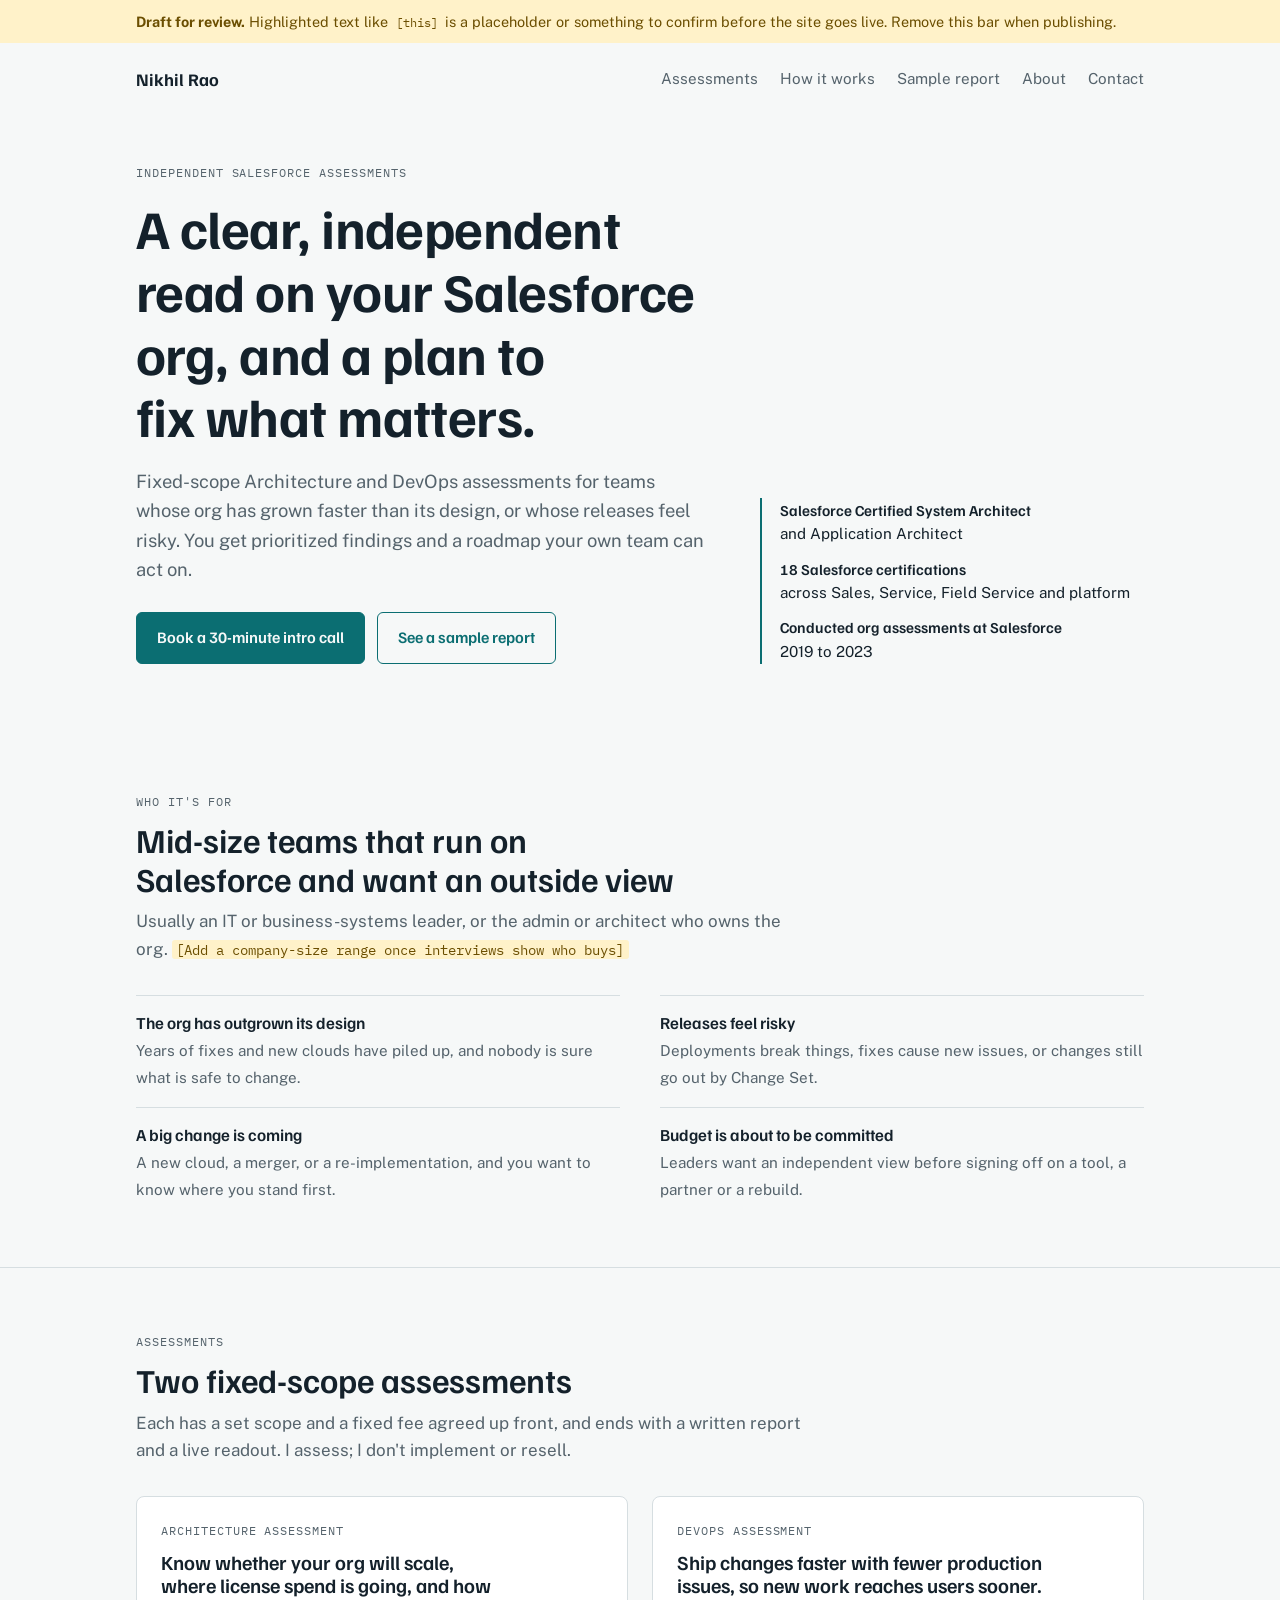
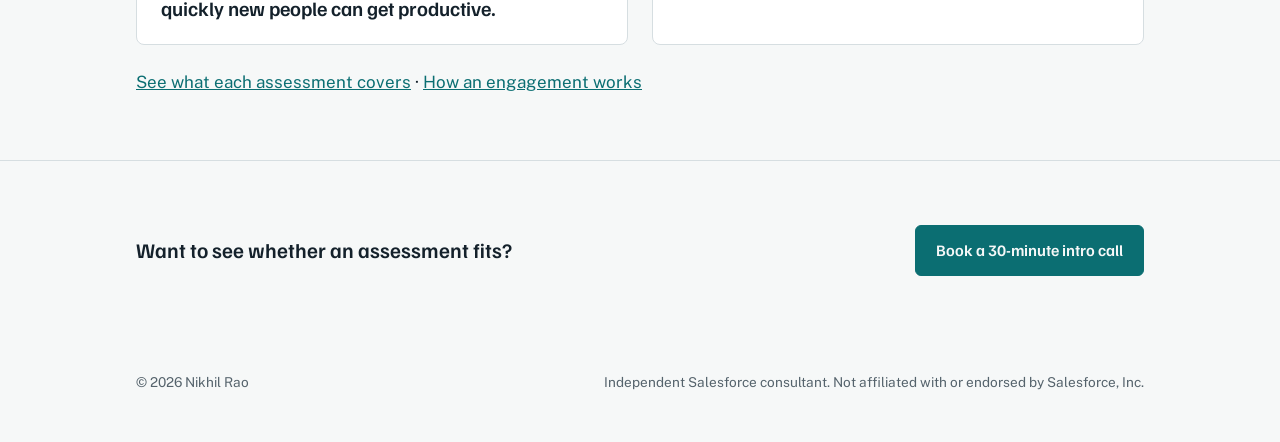
==== index.html @ f3a3b31c "Add draft services site (placeholders and draft bar still present) Co-Authored-By: Claude Sonnet 5.5" ====
<!doctype html>
<html lang="en">
<head>
<meta charset="utf-8">
<meta name="viewport" content="width=device-width, initial-scale=1, viewport-fit=cover">
<meta name="claude:viewport-fit-sides" content="cover">
<title>Nikhil Rao Salesforce Assessments</title>
<meta name="description" content="Independent, fixed-scope Salesforce Architecture and DevOps assessments by Nikhil Rao, Salesforce Certified System and Application Architect.">
<link rel="preconnect" href="https://fonts.googleapis.com">
<link rel="preconnect" href="https://fonts.gstatic.com" crossorigin>
<link rel="stylesheet" href="https://fonts.googleapis.com/css2?family=Familjen+Grotesk:wght@500;600;700&family=Public+Sans:ital,wght@0,400;0,500;0,600;1,400&family=IBM+Plex+Mono:wght@400;500&display=swap">
<link rel="stylesheet" href="site.css">
</head>
<body>
<div class="draft" role="note">
  <div class="wrap"><strong>Draft for review.</strong> Highlighted text like <span class="flag">[this]</span> is a placeholder or something to confirm before the site goes live. Remove this bar when publishing.</div>
</div>

<header class="top">
  <div class="wrap">
    <a class="brand" href="index.html">Nikhil Rao</a>
    <nav aria-label="Main">
      <a href="assessments.html">Assessments</a>
      <a href="how-it-works.html">How it works</a>
      <a href="sample-report.html">Sample report</a>
      <a href="about.html">About</a>
      <a href="contact.html">Contact</a>
    </nav>
  </div>
</header>

<main>
  <div class="hero">
    <div class="wrap">
      <div>
        <p class="label">Independent Salesforce assessments</p>
        <h1 style="margin-top:14px">A clear, independent read on your Salesforce org, and a plan to fix what matters.</h1>
        <p class="lede">Fixed-scope Architecture and DevOps assessments for teams whose org has grown faster than its design, or whose releases feel risky. You get prioritized findings and a roadmap your own team can act on.</p>
        <div class="cta-row">
          <a class="btn primary" href="https://calendar.app.google/TykURckgz5f3c3QM6" target="_blank" rel="noopener">Book a 30-minute intro call</a>
          <a class="btn secondary" href="sample-report.html">See a sample report</a>
        </div>
      </div>
      <div class="creds" aria-label="Credentials">
        <div><strong>Salesforce Certified System Architect</strong>and Application Architect</div>
        <div><strong>18 Salesforce certifications</strong>across Sales, Service, Field Service and platform</div>
        <div><strong>Conducted org assessments at Salesforce</strong>2019 to 2023</div>
      </div>
    </div>
  </div>

  <section id="fit">
    <div class="wrap">
      <div class="sec-head">
        <p class="label">Who it's for</p>
        <h2>Mid-size teams that run on Salesforce and want an outside view</h2>
        <p>Usually an IT or business-systems leader, or the admin or architect who owns the org. <span class="flag">[Add a company-size range once interviews show who buys]</span></p>
      </div>
      <ul class="fit">
        <li><strong>The org has outgrown its design</strong><span>Years of fixes and new clouds have piled up, and nobody is sure what is safe to change.</span></li>
        <li><strong>Releases feel risky</strong><span>Deployments break things, fixes cause new issues, or changes still go out by Change Set.</span></li>
        <li><strong>A big change is coming</strong><span>A new cloud, a merger, or a re-implementation, and you want to know where you stand first.</span></li>
        <li><strong>Budget is about to be committed</strong><span>Leaders want an independent view before signing off on a tool, a partner or a rebuild.</span></li>
      </ul>
    </div>
  </section>
  <section id="offer">
    <div class="wrap">
      <div class="sec-head">
        <p class="label">Assessments</p>
        <h2>Two fixed-scope assessments</h2>
        <p>Each has a set scope and a fixed fee agreed up front, and ends with a written report and a live readout. I assess; I don't implement or resell.</p>
      </div>
      <div class="teasers">
        <div class="teaser"><p class="label">Architecture Assessment</p><h3>Know whether your org will scale, where license spend is going, and how quickly new people can get productive.</h3></div>
        <div class="teaser"><p class="label">DevOps Assessment</p><h3>Ship changes faster with fewer production issues, so new work reaches users sooner.</h3></div>
      </div>
      <p class="more"><a href="assessments.html">See what each assessment covers</a> · <a href="how-it-works.html">How an engagement works</a></p>
    </div>
  </section>
  <section class="next">
    <div class="wrap">
      <p>Want to see whether an assessment fits?</p>
      <a class="btn primary" href="https://calendar.app.google/TykURckgz5f3c3QM6" target="_blank" rel="noopener">Book a 30-minute intro call</a>
    </div>
  </section>
</main>

<footer>
  <div class="wrap">
    <span>© 2026 Nikhil Rao</span>
    <span>Independent Salesforce consultant. Not affiliated with or endorsed by Salesforce, Inc.</span>
  </div>
</footer>
</body>
</html>
---- site.css ----
/* Layout: one calm column with a wide "findings register" band in the middle, the way an assessment report reads: summary first, then detail. */
:root {
  --ink: #14212b;
  --paper: #f6f8f8;
  --surface: #ffffff;
  --muted: #55636c;
  --line: #d6dee1;
  --accent: #0b6e72;
  --accent-soft: #e1efef;
  --high: #b5452f;
  --med: #a8771a;
  --low: #3f7d4f;
  --flag-bg: #fff2c9;
  --flag-fg: #6b4e00;
  --band: #102a33;
  --band-fg: #e6eef0;
  --band-muted: #9fb3b9;
  --display: "Familjen Grotesk", "Helvetica Neue", Arial, sans-serif;
  --body: "Public Sans", system-ui, -apple-system, "Segoe UI", sans-serif;
  --mono: "IBM Plex Mono", ui-monospace, Menlo, Consolas, monospace;
}
@media (prefers-color-scheme: dark) {
  :root:not([data-theme="light"]) {
    --ink: #e4ebed; --paper: #0e171c; --surface: #15222a; --muted: #9aabb2; --line: #2a3b44;
    --accent: #5cc3c4; --accent-soft: #173539; --high: #e88a73; --med: #e0b45c; --low: #86c493;
    --flag-bg: #4a3a0b; --flag-fg: #ffe28a; --band: #0a1216; --band-fg: #e4ebed; --band-muted: #8fa4ab;
    color-scheme: dark;
  }
}
:root[data-theme="dark"] {
  --ink: #e4ebed; --paper: #0e171c; --surface: #15222a; --muted: #9aabb2; --line: #2a3b44;
  --accent: #5cc3c4; --accent-soft: #173539; --high: #e88a73; --med: #e0b45c; --low: #86c493;
  --flag-bg: #4a3a0b; --flag-fg: #ffe28a; --band: #0a1216; --band-fg: #e4ebed; --band-muted: #8fa4ab;
  color-scheme: dark;
}

* { box-sizing: border-box; }
:root { padding-top: env(safe-area-inset-top, 0px); padding-bottom: env(safe-area-inset-bottom, 0px); }
body { margin: 0; }
img { max-width: 100%; }
[hidden] { display: none !important; }
body { background: var(--paper); color: var(--ink); font-family: var(--body); font-size: 17px; line-height: 1.6; }
.wrap { max-width: 1040px; margin: 0 auto; padding-left: max(16px, env(safe-area-inset-left, 0px)); padding-right: max(16px, env(safe-area-inset-right, 0px)); }
h1, h2, h3 { font-family: var(--display); line-height: 1.15; text-wrap: balance; margin: 0; }
.sec-head h1, .about h1, .contact h1, h2 { font-size: clamp(1.6rem, 3vw, 2.1rem); font-weight: 600; }
h3 { font-size: 1.25rem; font-weight: 600; }
p { margin: 0; }
a { color: var(--accent); }
a:focus-visible, button:focus-visible { outline: 2px solid var(--accent); outline-offset: 3px; border-radius: 3px; }
.label { font-family: var(--mono); font-size: 0.75rem; letter-spacing: 0.08em; text-transform: uppercase; color: var(--muted); }
.flag { background: var(--flag-bg); color: var(--flag-fg); border-radius: 3px; padding: 0 0.3em; font-family: var(--mono); font-size: 0.85em; }

/* Draft notice */
.draft { background: var(--flag-bg); color: var(--flag-fg); font-size: 0.9rem; }
.draft .wrap { padding-block: 10px; }

/* Header */
header.top .wrap { display: flex; flex-wrap: wrap; align-items: center; justify-content: space-between; gap: 12px 24px; padding-block: 22px; }
.brand { font-family: var(--display); font-weight: 700; font-size: 1.1rem; color: var(--ink); text-decoration: none; }
nav { display: flex; flex-wrap: wrap; gap: 6px 22px; font-size: 0.95rem; }
nav a { color: var(--muted); text-decoration: none; }
nav a:hover { color: var(--accent); }

/* Hero */
.hero .wrap { padding-block: 48px 64px; display: grid; grid-template-columns: minmax(0, 1.5fr) minmax(0, 1fr); gap: 48px; align-items: end; }
.hero h1 { font-size: clamp(2.2rem, 5vw, 3.4rem); font-weight: 700; letter-spacing: -0.01em; }
.hero .lede { margin-top: 20px; font-size: 1.15rem; color: var(--muted); max-width: 34em; }
.cta-row { margin-top: 28px; display: flex; flex-wrap: wrap; gap: 12px; }
.btn { display: inline-block; font-family: var(--display); font-weight: 600; font-size: 1rem; padding: 12px 20px; border-radius: 6px; text-decoration: none; border: 1.5px solid var(--accent); }
.btn.primary { background: var(--accent); color: var(--paper); }
.btn.secondary { color: var(--accent); background: transparent; }
.creds { border-left: 2px solid var(--accent); padding-left: 18px; display: grid; gap: 10px; font-size: 0.95rem; }
.creds strong { font-family: var(--display); font-weight: 600; display: block; }

section { padding-block: 64px; }
section + section { border-top: 1px solid var(--line); }
.sec-head { display: grid; gap: 10px; margin-bottom: 32px; max-width: 40em; }
.sec-head p { color: var(--muted); }

/* Who it's for */
.fit { display: grid; grid-template-columns: repeat(2, minmax(0, 1fr)); gap: 16px 40px; list-style: none; margin: 0; padding: 0; }
.fit li { padding-top: 14px; border-top: 1px solid var(--line); }
.fit li strong { display: block; font-family: var(--display); font-weight: 600; font-size: 1.05rem; }
.fit li span { color: var(--muted); font-size: 0.95rem; }

/* Services */
.services { display: grid; grid-template-columns: repeat(2, minmax(0, 1fr)); gap: 24px; }
.svc { background: var(--surface); border: 1px solid var(--line); border-radius: 8px; padding: 28px; display: grid; gap: 14px; align-content: start; }
.svc .meta { display: flex; flex-wrap: wrap; gap: 8px 16px; }
.svc .lede { color: var(--muted); }
.svc-cols { display: grid; grid-template-columns: repeat(2, minmax(0, 1fr)); gap: 16px; }
.svc ul { margin: 6px 0 0; padding-left: 1.1em; font-size: 0.95rem; }
.svc li + li { margin-top: 4px; }
.addons { margin-top: 28px; display: grid; grid-template-columns: repeat(2, minmax(0, 1fr)); gap: 24px; }
.addon { padding: 20px 0 0; border-top: 2px solid var(--ink); display: grid; gap: 8px; }
.addon p { color: var(--muted); font-size: 0.95rem; }

/* Stance band */
.band { background: var(--band); color: var(--band-fg); border-top: 0 !important; }
.band + section { border-top: 0; }
.band .wrap { display: grid; grid-template-columns: minmax(0, 1fr) minmax(0, 1.3fr); gap: 40px; }
.band .label { color: var(--band-muted); }
.band h2 { margin-top: 10px; }
.band .points { display: grid; gap: 18px; }
.band .points p { color: var(--band-muted); }
.band .points strong { color: var(--band-fg); display: block; font-family: var(--display); font-weight: 600; font-size: 1.08rem; }

/* Steps */
.steps { list-style: none; margin: 0; padding: 0; display: grid; grid-template-columns: repeat(3, minmax(0, 1fr)); gap: 24px; counter-reset: step; }
.steps li { counter-increment: step; display: grid; gap: 8px; align-content: start; }
.steps li::before { content: "Step " counter(step); font-family: var(--mono); font-size: 0.75rem; letter-spacing: 0.08em; text-transform: uppercase; color: var(--accent); }
.steps p { color: var(--muted); font-size: 0.95rem; }
.after { margin-top: 28px; color: var(--muted); font-size: 0.95rem; max-width: 46em; }

/* Sample findings register */
.register { background: var(--surface); border: 1px solid var(--line); border-radius: 8px; overflow: hidden; }
.register-head { display: flex; flex-wrap: wrap; justify-content: space-between; gap: 8px 20px; padding: 16px 20px; border-bottom: 1px solid var(--line); background: var(--accent-soft); }
.register-head strong { font-family: var(--display); font-weight: 600; }
.table-scroll { overflow-x: auto; }
table { width: 100%; border-collapse: collapse; font-size: 0.93rem; min-width: 640px; }
th, td { text-align: left; padding: 12px 20px; border-bottom: 1px solid var(--line); vertical-align: top; }
th { font-family: var(--mono); font-weight: 500; font-size: 0.72rem; letter-spacing: 0.08em; text-transform: uppercase; color: var(--muted); }
tr:last-child td { border-bottom: 0; }
td.id { font-family: var(--mono); color: var(--muted); white-space: nowrap; }
.sev { display: inline-flex; align-items: center; gap: 6px; font-family: var(--mono); font-size: 0.78rem; white-space: nowrap; }
.sev::before { content: ""; width: 8px; height: 8px; border-radius: 50%; background: currentColor; }
.sev.high { color: var(--high); } .sev.med { color: var(--med); } .sev.low { color: var(--low); }
.deliverables { margin-top: 28px; display: grid; grid-template-columns: repeat(4, minmax(0, 1fr)); gap: 20px; }
.deliverables div { display: grid; gap: 4px; }
.deliverables strong { font-family: var(--display); font-weight: 600; }
.deliverables span { color: var(--muted); font-size: 0.93rem; }
.note { margin-top: 14px; font-size: 0.85rem; color: var(--muted); }

/* About */
.about { display: grid; grid-template-columns: minmax(0, 1.4fr) minmax(0, 1fr); gap: 48px; }
.about .copy { display: grid; gap: 16px; max-width: 36em; }
.about dl { margin: 0; display: grid; gap: 14px; align-content: start; }
.about dt { font-family: var(--mono); font-size: 0.72rem; letter-spacing: 0.08em; text-transform: uppercase; color: var(--muted); }
.about dd { margin: 2px 0 0; }

/* Contact */
.contact { background: var(--surface); border: 1px solid var(--line); border-radius: 8px; padding: 36px; display: grid; grid-template-columns: minmax(0, 1.3fr) minmax(0, 1fr); gap: 36px; align-items: center; }
.contact .copy { display: grid; gap: 12px; }
.contact .copy p { color: var(--muted); }
.reach { display: grid; gap: 14px; }
.reach .row { display: grid; gap: 2px; }
.reach code { font-family: var(--mono); font-size: 0.95rem; user-select: all; word-break: break-all; }
.copy-btn { justify-self: start; font: inherit; font-size: 0.85rem; color: var(--accent); background: none; border: 1px solid var(--line); border-radius: 4px; padding: 4px 10px; cursor: pointer; }

footer .wrap { padding-block: 32px 48px; color: var(--muted); font-size: 0.85rem; display: flex; flex-wrap: wrap; justify-content: space-between; gap: 8px 24px; }

@media (max-width: 820px) {
  .hero .wrap, .band .wrap, .about, .contact { grid-template-columns: minmax(0, 1fr); }
  .hero .wrap { gap: 32px; padding-block: 32px 48px; }
  .services, .addons, .fit { grid-template-columns: minmax(0, 1fr); }
  .steps { grid-template-columns: minmax(0, 1fr); }
  .deliverables { grid-template-columns: repeat(2, minmax(0, 1fr)); }
  section { padding-block: 48px; }
  .contact { padding: 24px; }
}
@media (max-width: 480px) {
  .svc-cols, .deliverables { grid-template-columns: minmax(0, 1fr); }
  .svc { padding: 20px; }
}
@media (prefers-reduced-motion: reduce) { * { scroll-behavior: auto !important; } }
html { scroll-behavior: smooth; }

nav a[aria-current="page"] { color: var(--ink); font-weight: 600; }
.more { margin-top: 24px; }
.teasers { display: grid; grid-template-columns: repeat(2, minmax(0, 1fr)); gap: 24px; }
.teaser { background: var(--surface); border: 1px solid var(--line); border-radius: 8px; padding: 24px; display: grid; gap: 10px; align-content: start; }
.teaser p { color: var(--muted); }
.next .wrap { display: flex; flex-wrap: wrap; align-items: center; justify-content: space-between; gap: 16px 32px; }
.next p { font-family: var(--display); font-size: 1.3rem; font-weight: 600; }
.about-side { display: grid; gap: 24px; align-content: start; }
.headshot { width: 168px; height: 168px; border-radius: 50%; object-fit: cover; border: 1px solid var(--line); }

.promises { display: grid; grid-template-columns: repeat(3, minmax(0, 1fr)); gap: 0; border: 1px solid var(--line); border-radius: 8px; background: var(--surface); margin-bottom: 48px; }
.promises > div { padding: 18px 22px; display: grid; gap: 2px; }
.promises > div + div { border-left: 1px solid var(--line); }
.promises strong { font-family: var(--display); font-weight: 600; color: var(--accent); }
.promises span { color: var(--muted); font-size: 0.93rem; }
.timeline { list-style: none; margin: 0; padding: 0; display: grid; gap: 28px; position: relative; }
.timeline::before { content: ""; position: absolute; left: 21px; top: 24px; bottom: 24px; width: 2px; background: var(--line); }
.tl-step { display: grid; grid-template-columns: 44px minmax(0, 1fr); gap: 24px; position: relative; }
.tl-mark { width: 44px; height: 44px; border-radius: 50%; background: var(--accent); color: var(--paper); font-family: var(--display); font-weight: 700; font-size: 1.2rem; display: grid; place-items: center; position: relative; z-index: 1; box-shadow: 0 0 0 6px var(--paper); }
.tl-card { background: var(--surface); border: 1px solid var(--line); border-radius: 8px; padding: 26px 28px; display: grid; gap: 14px; }
.tl-head { display: flex; flex-wrap: wrap; align-items: baseline; justify-content: space-between; gap: 6px 16px; }
.tl-head h2 { font-size: 1.6rem; }
.tl-card > p { color: var(--muted); max-width: 38em; }
.tl-cols { display: grid; grid-template-columns: repeat(2, minmax(0, 1fr)); gap: 20px; margin-top: 4px; }
.tl-cols ul { margin: 6px 0 0; padding-left: 1.1em; font-size: 0.95rem; }
.tl-cols li + li { margin-top: 4px; }
.tl-out { background: var(--accent-soft); border-radius: 6px; padding: 14px 16px; font-size: 0.95rem; }
.tl-out > p:not(.label) { margin-top: 6px; }
.optional { margin-top: 36px; margin-left: 68px; padding: 20px 24px; border: 1.5px dashed var(--line); border-radius: 8px; display: grid; gap: 6px; }
.optional p:not(.label) { color: var(--muted); max-width: 38em; }
@media (max-width: 820px) {
  .promises { grid-template-columns: minmax(0, 1fr); }
  .promises > div + div { border-left: 0; border-top: 1px solid var(--line); }
  .tl-cols { grid-template-columns: minmax(0, 1fr); }
}
@media (max-width: 560px) {
  .timeline::before { left: 17px; }
  .tl-step { grid-template-columns: 36px minmax(0, 1fr); gap: 14px; }
  .tl-mark { width: 36px; height: 36px; font-size: 1rem; box-shadow: 0 0 0 4px var(--paper); }
  .tl-card { padding: 18px; }
  .optional { margin-left: 0; }
}

@media (max-width: 820px) { .teasers { grid-template-columns: minmax(0, 1fr); } }
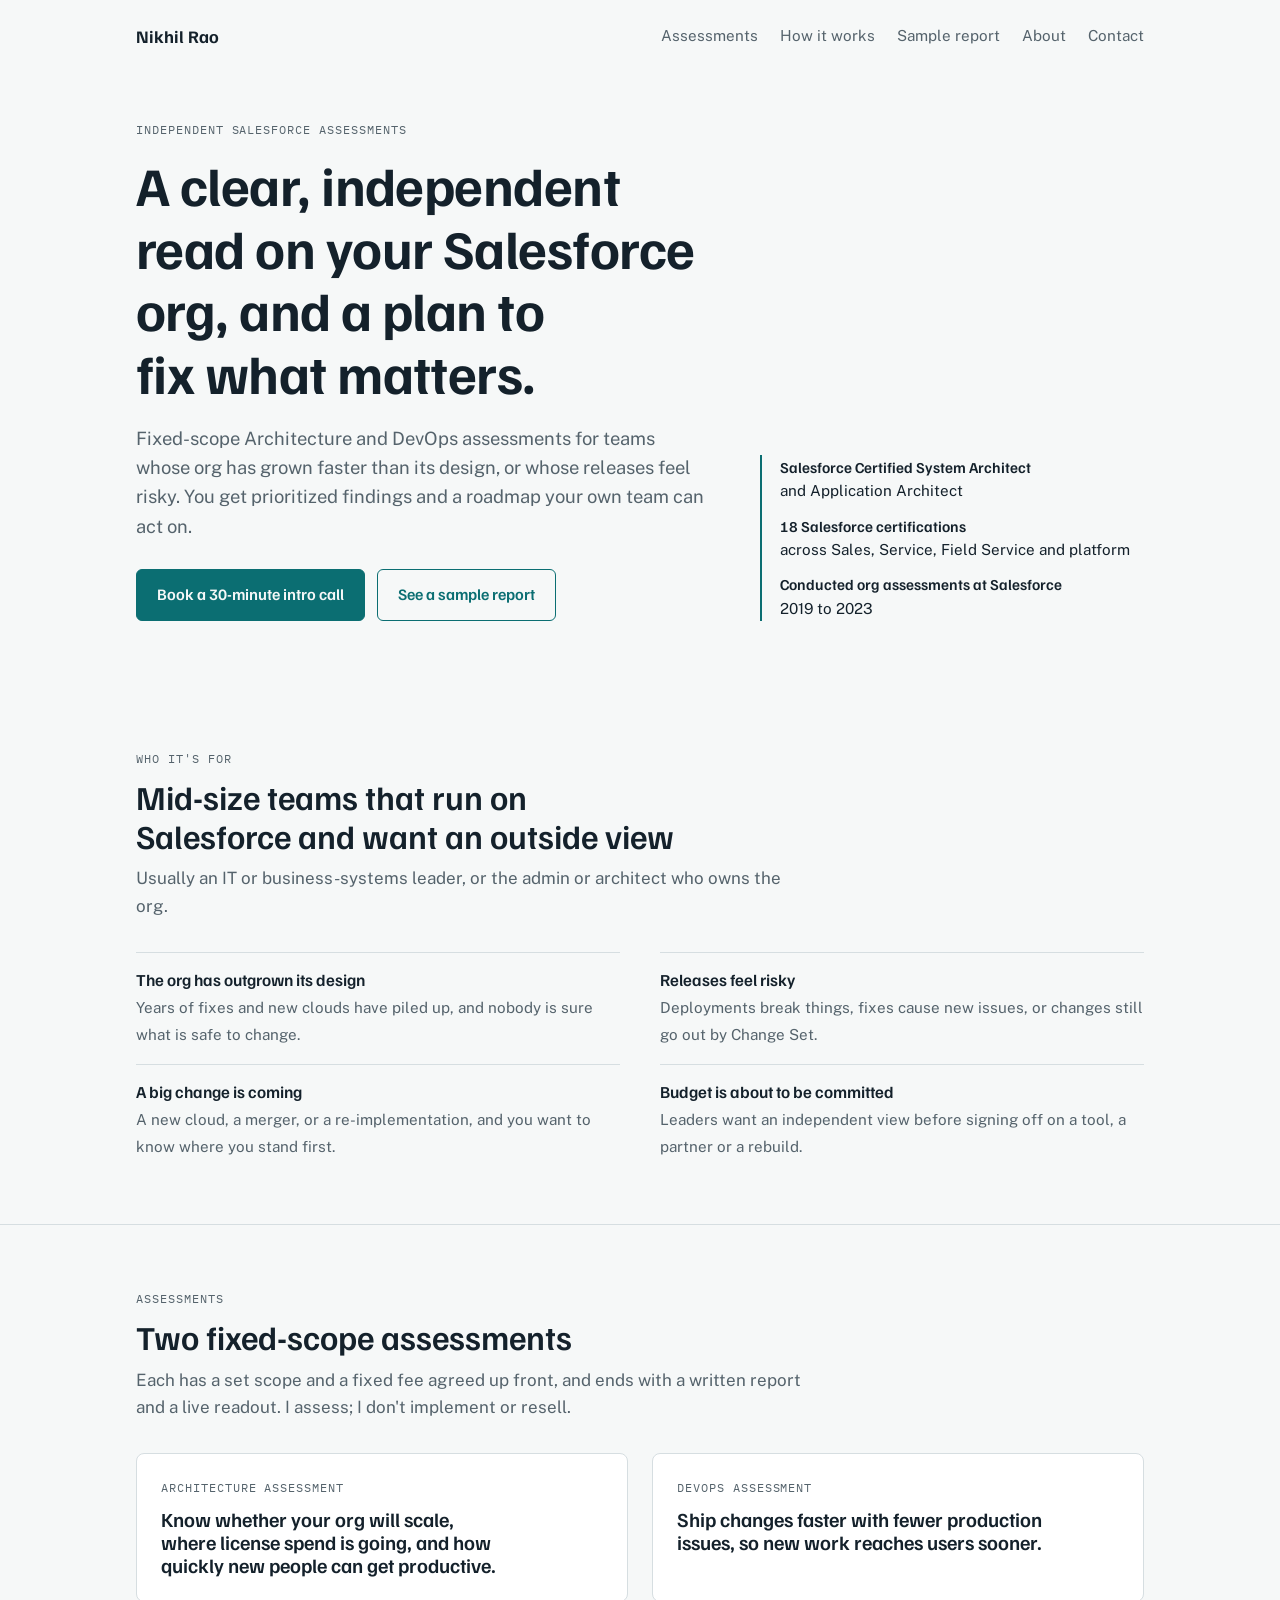
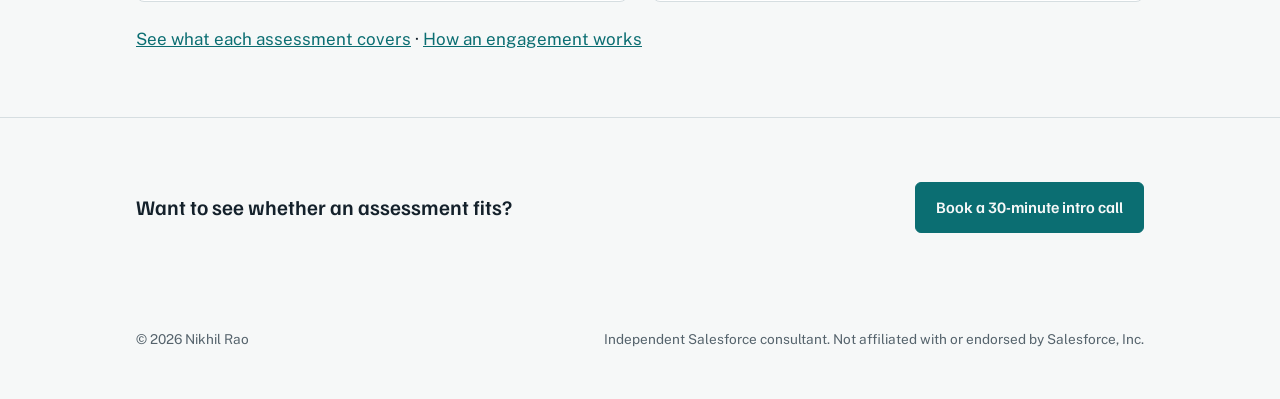
==== commit f2ac6f49: "Publish-ready site: remove draft bar and placeholders Co-Authored-By: Claude Sonnet 5.5 <noreply@ant" ====
--- a/index.html
+++ b/index.html
@@ -12,10 +12,6 @@
 <link rel="stylesheet" href="site.css">
 </head>
 <body>
-<div class="draft" role="note">
-  <div class="wrap"><strong>Draft for review.</strong> Highlighted text like <span class="flag">[this]</span> is a placeholder or something to confirm before the site goes live. Remove this bar when publishing.</div>
-</div>
-
 <header class="top">
   <div class="wrap">
     <a class="brand" href="index.html">Nikhil Rao</a>
@@ -54,7 +50,7 @@
       <div class="sec-head">
         <p class="label">Who it's for</p>
         <h2>Mid-size teams that run on Salesforce and want an outside view</h2>
-        <p>Usually an IT or business-systems leader, or the admin or architect who owns the org. <span class="flag">[Add a company-size range once interviews show who buys]</span></p>
+        <p>Usually an IT or business-systems leader, or the admin or architect who owns the org.</p>
       </div>
       <ul class="fit">
         <li><strong>The org has outgrown its design</strong><span>Years of fixes and new clouds have piled up, and nobody is sure what is safe to change.</span></li>
--- a/site.css
+++ b/site.css
@@ -48,7 +48,6 @@
 a { color: var(--accent); }
 a:focus-visible, button:focus-visible { outline: 2px solid var(--accent); outline-offset: 3px; border-radius: 3px; }
 .label { font-family: var(--mono); font-size: 0.75rem; letter-spacing: 0.08em; text-transform: uppercase; color: var(--muted); }
-.flag { background: var(--flag-bg); color: var(--flag-fg); border-radius: 3px; padding: 0 0.3em; font-family: var(--mono); font-size: 0.85em; }
 
 /* Draft notice */
 .draft { background: var(--flag-bg); color: var(--flag-fg); font-size: 0.9rem; }
